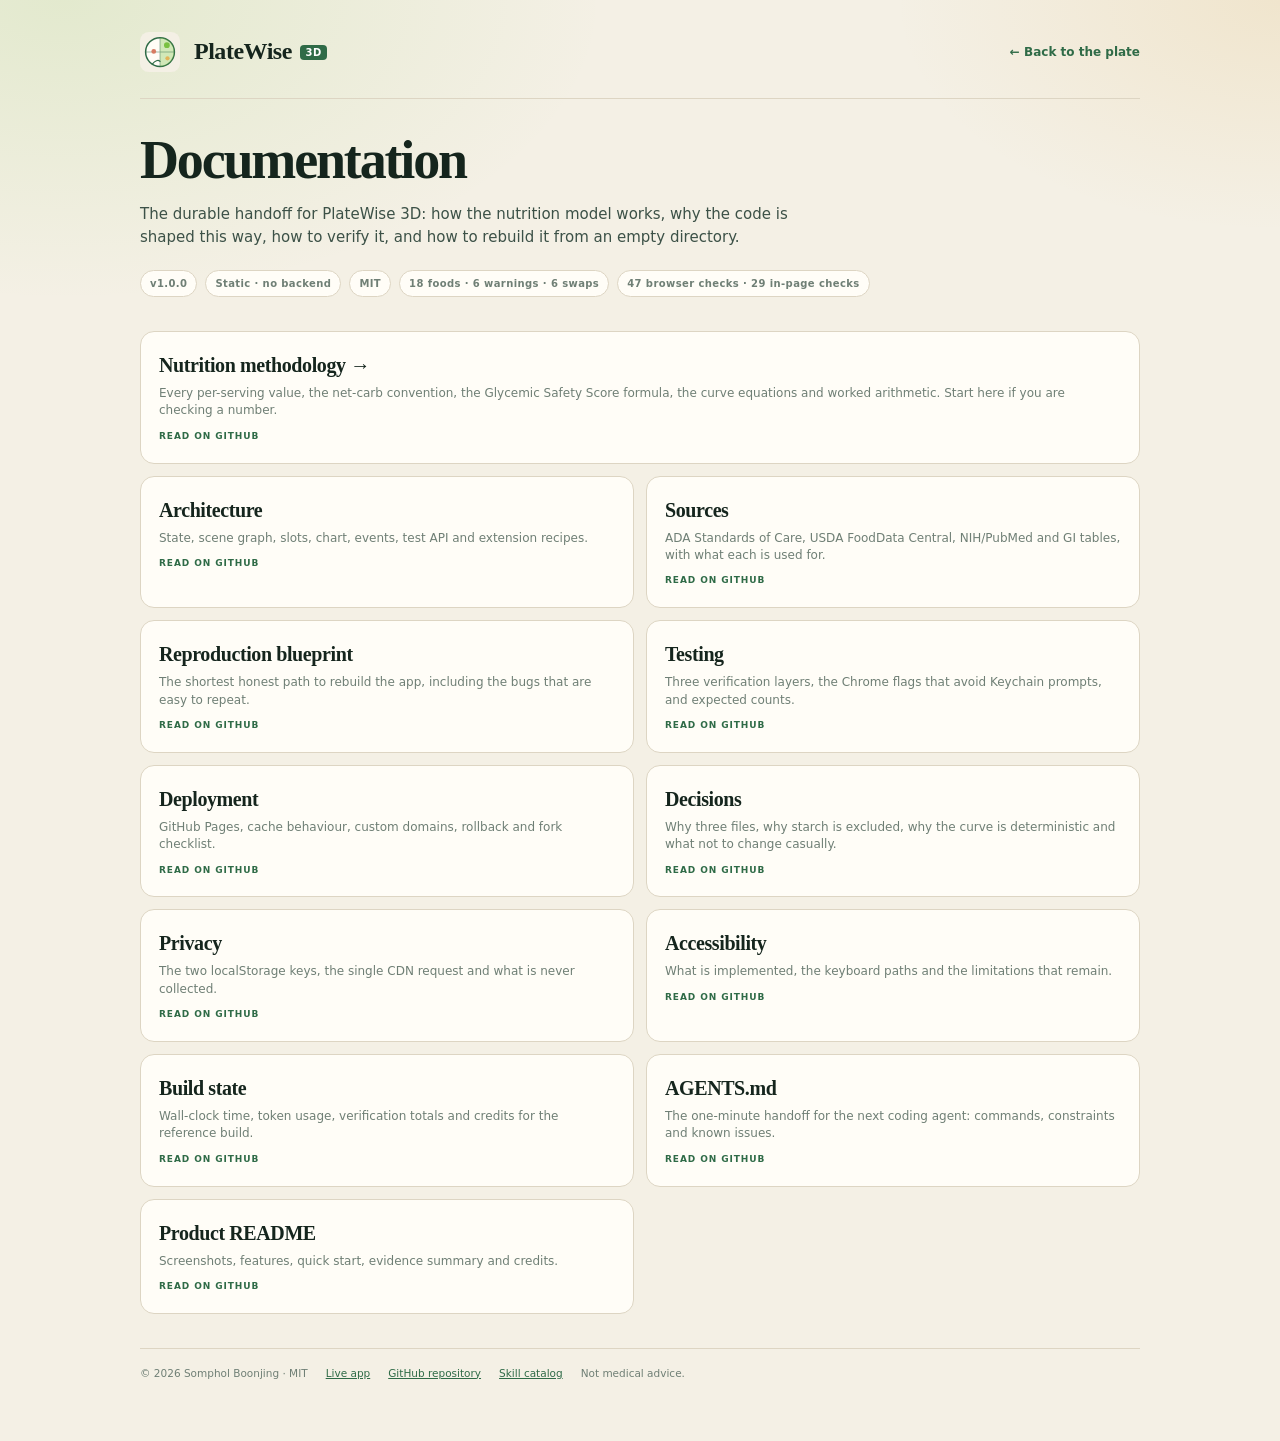
==== platewise-3d-studio/assets/reference/docs/index.html @ 912434b0 "Publish PlateWise 3D Studio skill 1.0.0 Complete reference app, nutrition and scene references, regr" ====
<!DOCTYPE html>
<html lang="en">
<head>
  <meta charset="utf-8">
  <meta name="viewport" content="width=device-width, initial-scale=1">
  <title>Documentation — PlateWise 3D</title>
  <meta name="description" content="Architecture, nutrition methodology, sources, testing, deployment and reproduction notes for PlateWise 3D.">
  <link rel="canonical" href="https://somphol.github.io/platewise-3d/docs/">
  <link rel="icon" href="../assets/favicon.svg" type="image/svg+xml">
  <style>
    :root { --bg:#f4f0e5; --surface:#fffdf7; --ink:#15251d; --muted:#6f7f75; --line:#ddd5c3; --green:#2f6b47; --bright:#7ac142; }
    * { box-sizing: border-box; }
    body {
      margin: 0; font-family: ui-sans-serif, system-ui, -apple-system, "Segoe UI", Roboto, sans-serif;
      color: var(--ink); background:
        radial-gradient(900px 500px at 5% 0%, rgba(122,193,66,.14), transparent 60%),
        radial-gradient(700px 420px at 100% 0%, rgba(216,162,60,.14), transparent 55%),
        var(--bg);
      line-height: 1.55;
    }
    .wrap { max-width: 1040px; margin: 0 auto; padding: 32px 20px 60px; }
    header { display: flex; align-items: center; gap: 14px; padding-bottom: 26px; border-bottom: 1px solid var(--line); }
    header img { width: 40px; height: 40px; }
    .brand { font-family: "Iowan Old Style", Palatino, Georgia, serif; font-size: 24px; font-weight: 700; letter-spacing: -.02em; }
    .brand span { font-family: ui-sans-serif, system-ui, sans-serif; font-size: 10px; background: var(--green); color: #fff; padding: 2px 5px; border-radius: 4px; vertical-align: 3px; margin-left: 3px; letter-spacing: .06em; }
    .back { margin-left: auto; font-size: 12px; font-weight: 700; color: var(--green); text-decoration: none; }
    h1 { font-family: "Iowan Old Style", Palatino, Georgia, serif; font-size: clamp(34px, 5vw, 54px); line-height: 1.02; letter-spacing: -.04em; margin: 34px 0 10px; font-weight: 600; }
    .lede { max-width: 68ch; color: #3c5147; font-size: 15px; }
    .meta { display: flex; flex-wrap: wrap; gap: 8px; margin: 20px 0 34px; }
    .pill { font-size: 10px; font-weight: 750; letter-spacing: .04em; background: var(--surface); border: 1px solid var(--line); padding: 5px 9px; border-radius: 999px; color: var(--muted); }
    .grid { display: grid; grid-template-columns: repeat(2, minmax(0, 1fr)); gap: 12px; }
    a.card {
      display: block; text-decoration: none; color: inherit; background: var(--surface);
      border: 1px solid var(--line); border-radius: 14px; padding: 18px 18px 16px;
      transition: transform .14s ease, border-color .14s ease, box-shadow .14s ease;
    }
    a.card:hover { transform: translateY(-2px); border-color: #8fb38a; box-shadow: 0 10px 26px rgba(40,48,30,.08); }
    .card h2 { font-family: "Iowan Old Style", Palatino, Georgia, serif; font-size: 20px; letter-spacing: -.02em; margin: 0 0 4px; }
    .card p { margin: 0; font-size: 12px; color: var(--muted); line-height: 1.45; }
    .card small { display: inline-block; margin-top: 10px; font-size: 9px; letter-spacing: .1em; text-transform: uppercase; color: var(--green); font-weight: 800; }
    .wide { grid-column: 1 / -1; }
    footer { margin-top: 34px; padding-top: 16px; border-top: 1px solid var(--line); display: flex; flex-wrap: wrap; gap: 8px 18px; font-size: 10.5px; color: var(--muted); }
    footer a { color: var(--green); }
    @media (max-width: 640px) { .grid { grid-template-columns: 1fr; } h1 { margin-top: 26px; } }
  </style>
</head>
<body>
  <div class="wrap">
    <header>
      <img src="../assets/favicon.svg" alt="">
      <div class="brand">PlateWise <span>3D</span></div>
      <a class="back" href="../">← Back to the plate</a>
    </header>

    <h1>Documentation</h1>
    <p class="lede">The durable handoff for PlateWise 3D: how the nutrition model works, why the code is shaped this way, how to verify it, and how to rebuild it from an empty directory.</p>
    <div class="meta">
      <span class="pill">v1.0.0</span>
      <span class="pill">Static · no backend</span>
      <span class="pill">MIT</span>
      <span class="pill">18 foods · 6 warnings · 6 swaps</span>
      <span class="pill">47 browser checks · 29 in-page checks</span>
    </div>

    <div class="grid">
      <a class="card wide" href="https://github.com/somphol/platewise-3d/blob/main/docs/NUTRITION.md">
        <h2>Nutrition methodology →</h2>
        <p>Every per-serving value, the net-carb convention, the Glycemic Safety Score formula, the curve equations and worked arithmetic. Start here if you are checking a number.</p>
        <small>Read on GitHub</small>
      </a>
      <a class="card" href="https://github.com/somphol/platewise-3d/blob/main/docs/ARCHITECTURE.md">
        <h2>Architecture</h2>
        <p>State, scene graph, slots, chart, events, test API and extension recipes.</p>
        <small>Read on GitHub</small>
      </a>
      <a class="card" href="https://github.com/somphol/platewise-3d/blob/main/docs/SOURCES.md">
        <h2>Sources</h2>
        <p>ADA Standards of Care, USDA FoodData Central, NIH/PubMed and GI tables, with what each is used for.</p>
        <small>Read on GitHub</small>
      </a>
      <a class="card" href="https://github.com/somphol/platewise-3d/blob/main/docs/REPRODUCTION.md">
        <h2>Reproduction blueprint</h2>
        <p>The shortest honest path to rebuild the app, including the bugs that are easy to repeat.</p>
        <small>Read on GitHub</small>
      </a>
      <a class="card" href="https://github.com/somphol/platewise-3d/blob/main/docs/TESTING.md">
        <h2>Testing</h2>
        <p>Three verification layers, the Chrome flags that avoid Keychain prompts, and expected counts.</p>
        <small>Read on GitHub</small>
      </a>
      <a class="card" href="https://github.com/somphol/platewise-3d/blob/main/docs/DEPLOYMENT.md">
        <h2>Deployment</h2>
        <p>GitHub Pages, cache behaviour, custom domains, rollback and fork checklist.</p>
        <small>Read on GitHub</small>
      </a>
      <a class="card" href="https://github.com/somphol/platewise-3d/blob/main/docs/DECISIONS.md">
        <h2>Decisions</h2>
        <p>Why three files, why starch is excluded, why the curve is deterministic and what not to change casually.</p>
        <small>Read on GitHub</small>
      </a>
      <a class="card" href="https://github.com/somphol/platewise-3d/blob/main/docs/PRIVACY.md">
        <h2>Privacy</h2>
        <p>The two localStorage keys, the single CDN request and what is never collected.</p>
        <small>Read on GitHub</small>
      </a>
      <a class="card" href="https://github.com/somphol/platewise-3d/blob/main/docs/ACCESSIBILITY.md">
        <h2>Accessibility</h2>
        <p>What is implemented, the keyboard paths and the limitations that remain.</p>
        <small>Read on GitHub</small>
      </a>
      <a class="card" href="https://github.com/somphol/platewise-3d/blob/main/docs/STATE.md">
        <h2>Build state</h2>
        <p>Wall-clock time, token usage, verification totals and credits for the reference build.</p>
        <small>Read on GitHub</small>
      </a>
      <a class="card" href="https://github.com/somphol/platewise-3d/blob/main/AGENTS.md">
        <h2>AGENTS.md</h2>
        <p>The one-minute handoff for the next coding agent: commands, constraints and known issues.</p>
        <small>Read on GitHub</small>
      </a>
      <a class="card" href="https://github.com/somphol/platewise-3d/blob/main/README.md">
        <h2>Product README</h2>
        <p>Screenshots, features, quick start, evidence summary and credits.</p>
        <small>Read on GitHub</small>
      </a>
    </div>

    <footer>
      <span>© 2026 Somphol Boonjing · MIT</span>
      <a href="../">Live app</a>
      <a href="https://github.com/somphol/platewise-3d">GitHub repository</a>
      <a href="https://somphol.github.io/platewise-3d-skill/">Skill catalog</a>
      <span>Not medical advice.</span>
    </footer>
  </div>
</body>
</html>
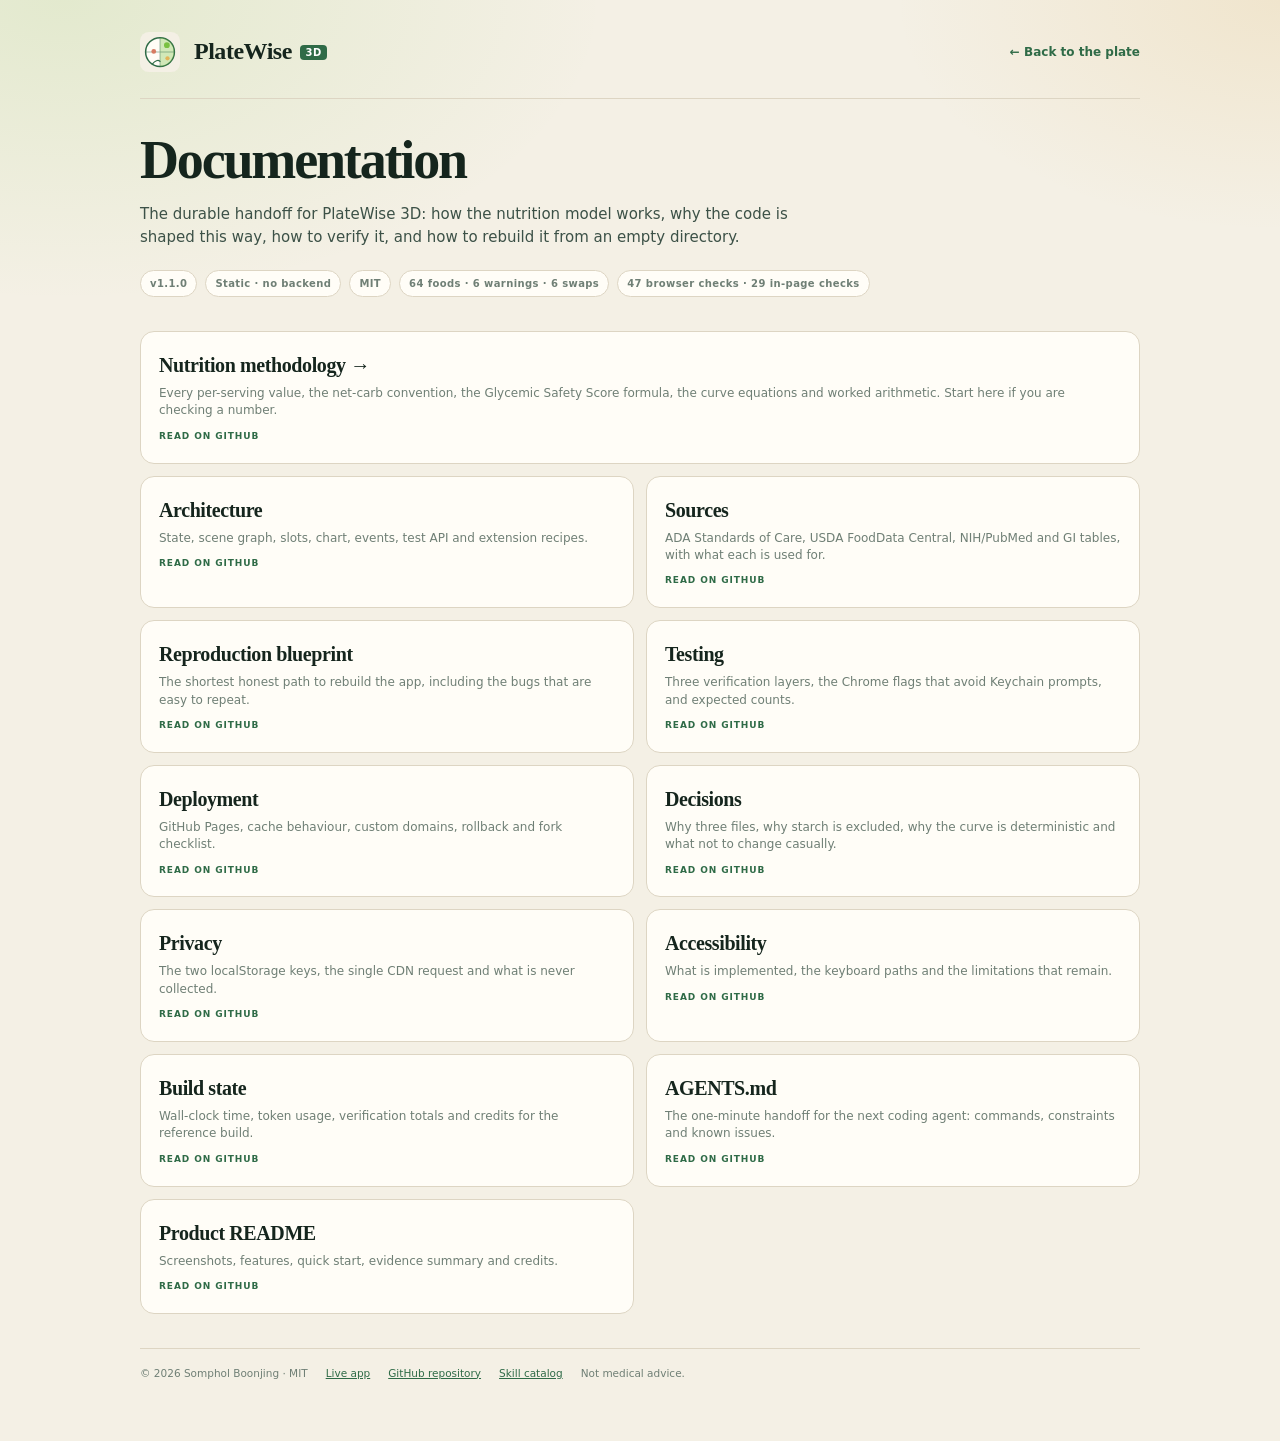
==== commit dc308fc4: "Update skill reference to PlateWise 1.1.0 with 64 foods" ====
--- a/platewise-3d-studio/assets/reference/docs/index.html
+++ b/platewise-3d-studio/assets/reference/docs/index.html
@@ -55,10 +55,10 @@
     <h1>Documentation</h1>
     <p class="lede">The durable handoff for PlateWise 3D: how the nutrition model works, why the code is shaped this way, how to verify it, and how to rebuild it from an empty directory.</p>
     <div class="meta">
-      <span class="pill">v1.0.0</span>
+      <span class="pill">v1.1.0</span>
       <span class="pill">Static · no backend</span>
       <span class="pill">MIT</span>
-      <span class="pill">18 foods · 6 warnings · 6 swaps</span>
+      <span class="pill">64 foods · 6 warnings · 6 swaps</span>
       <span class="pill">47 browser checks · 29 in-page checks</span>
     </div>
 
